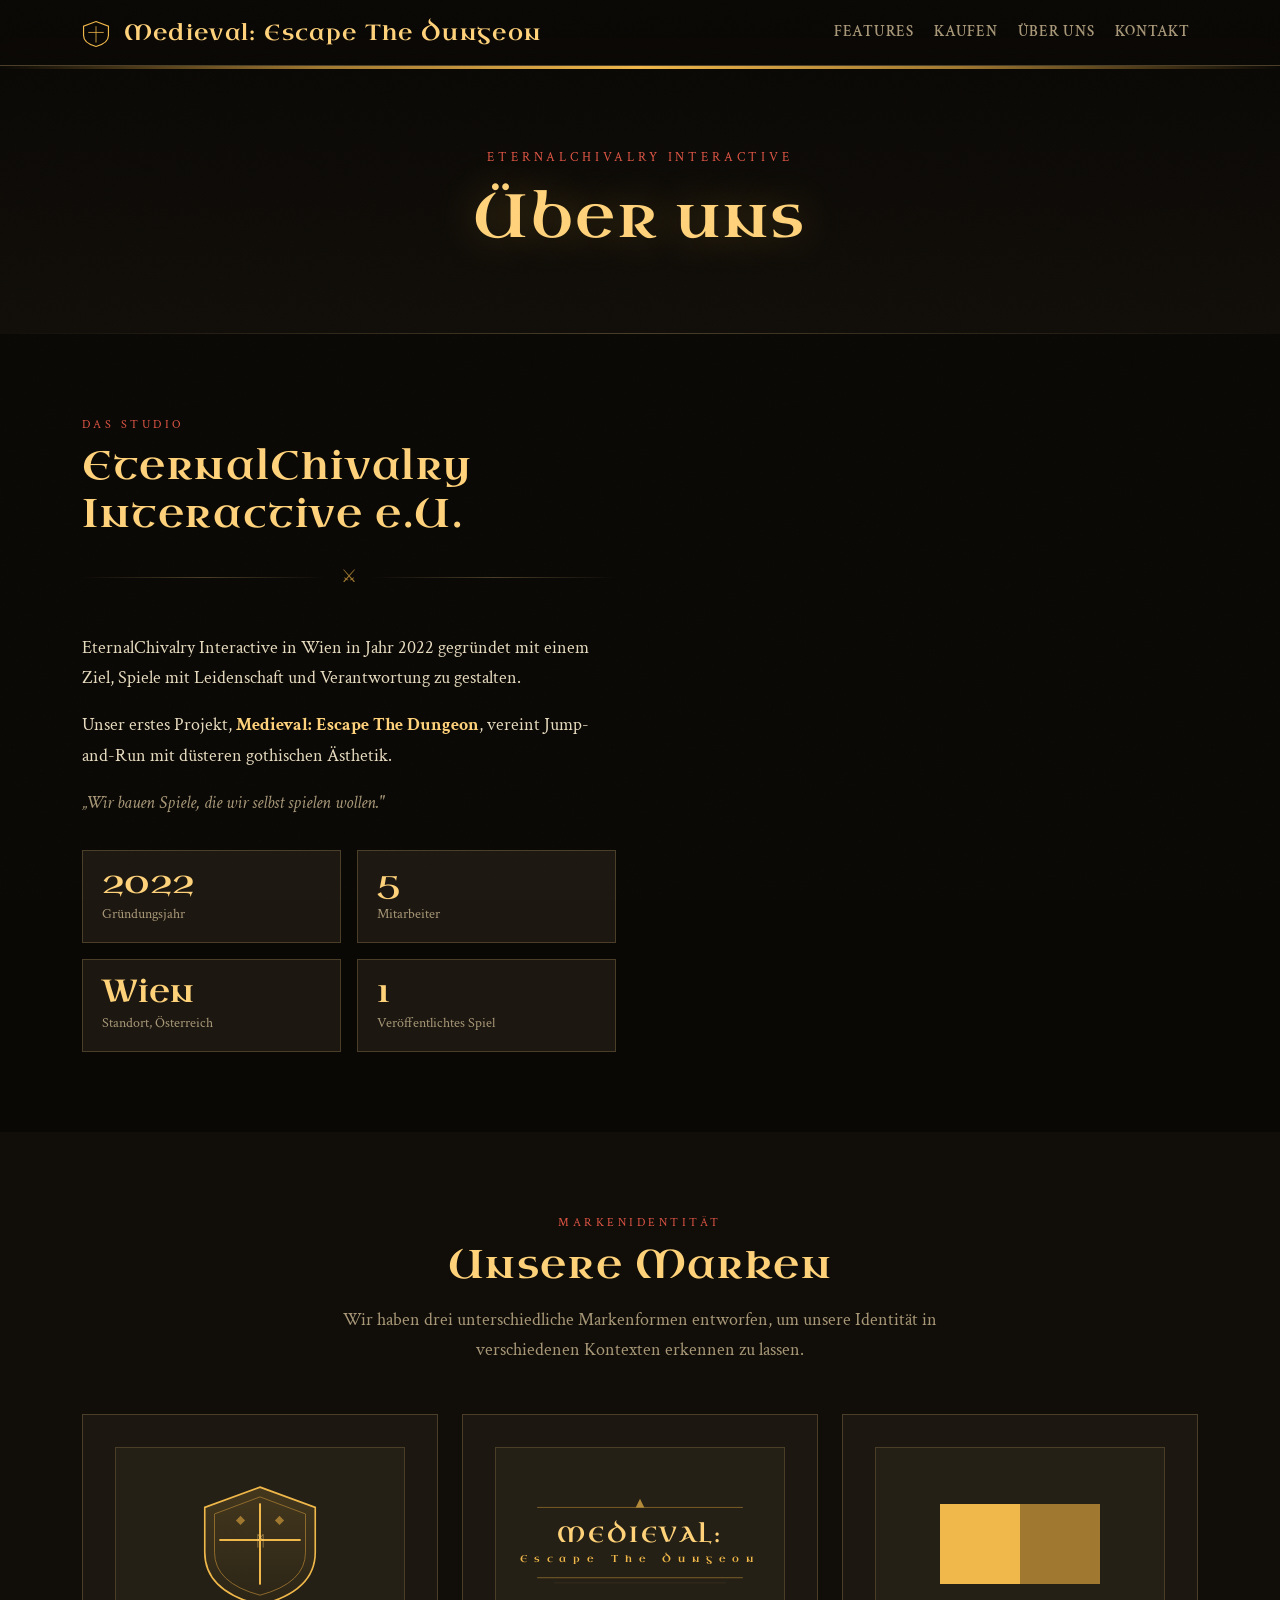
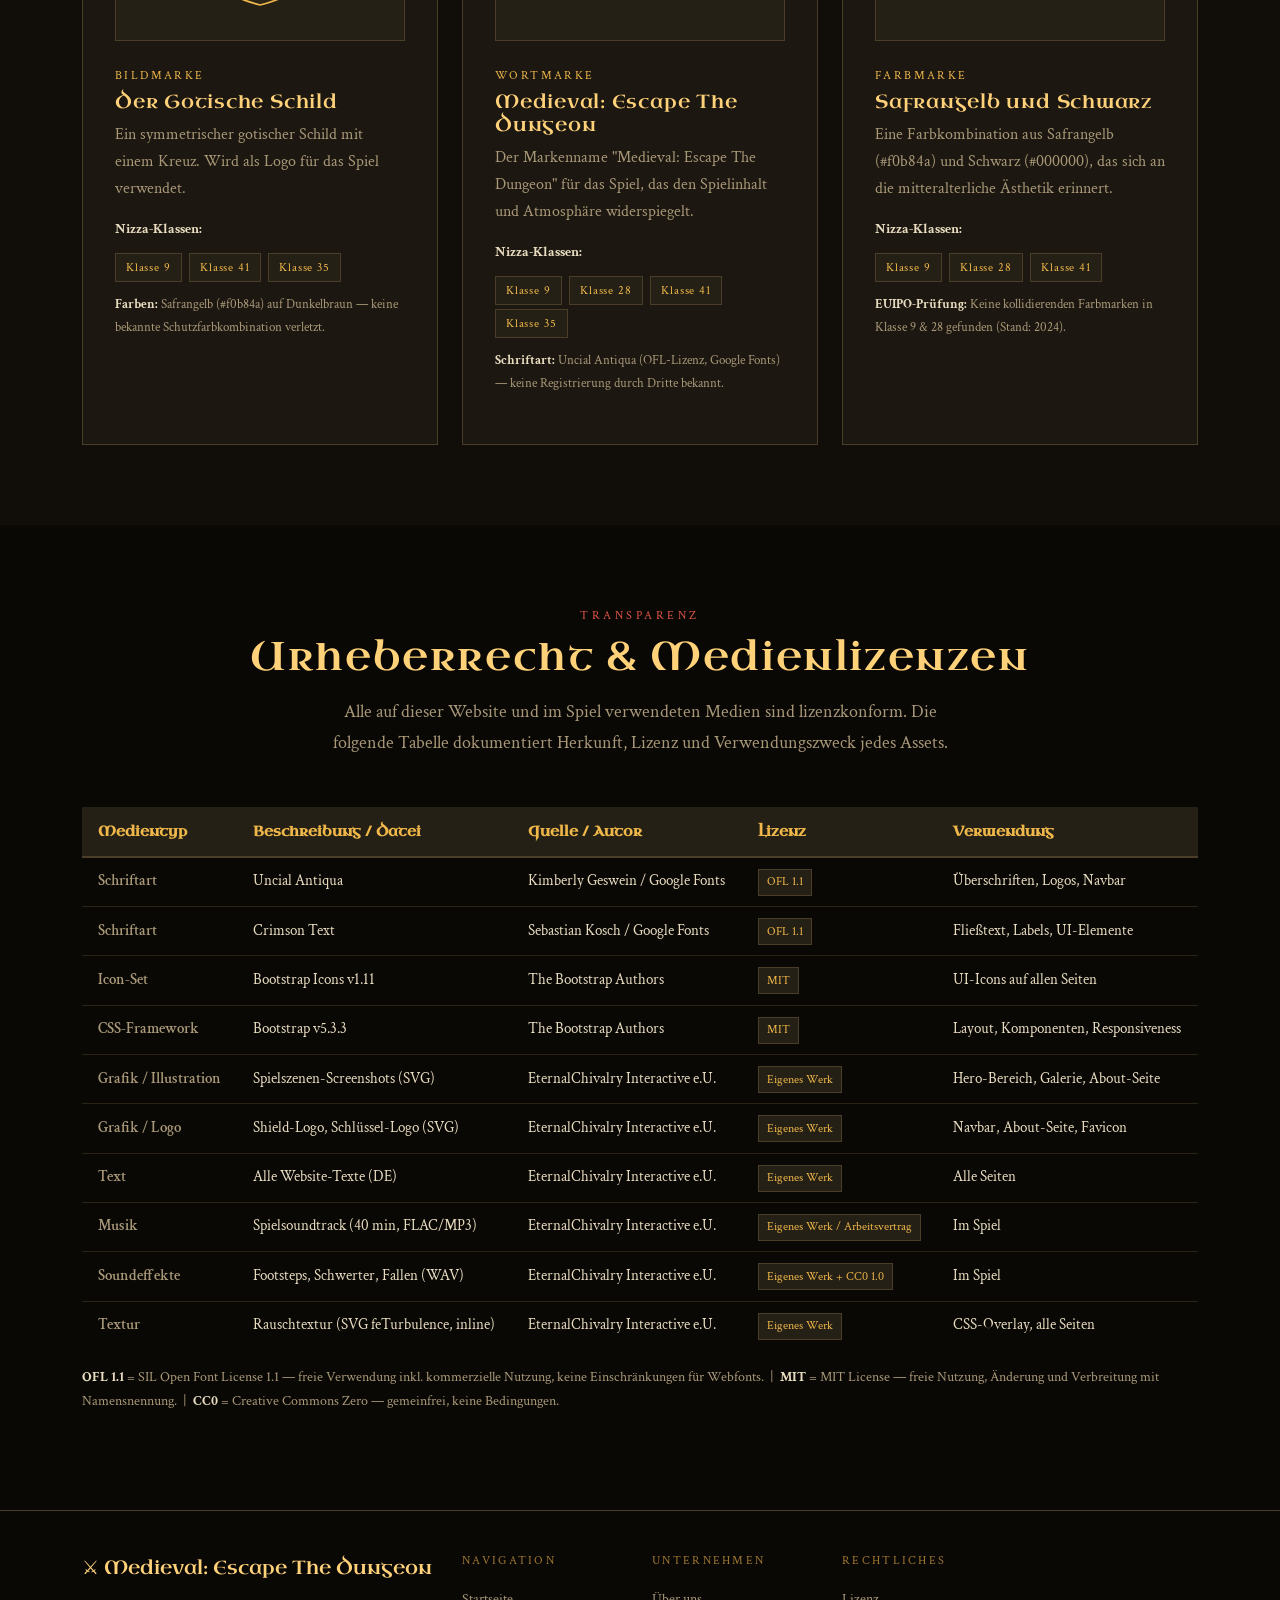
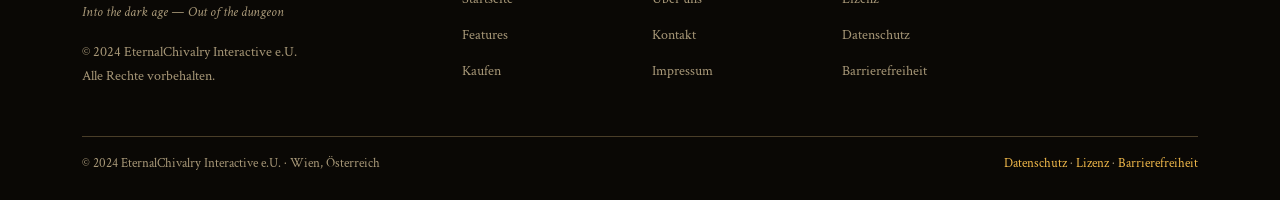
==== pages/about.html @ 0467eaf0 "Lizenz fehlt" ====
<!DOCTYPE html>
<html lang="de">
<head>
  <meta charset="UTF-8" />
  <meta name="viewport" content="width=device-width, initial-scale=1.0" />
  <title>Über uns – Medieval: Escape The Dungeon</title>

  <link href="https://cdn.jsdelivr.net/npm/bootstrap@5.3.3/dist/css/bootstrap.min.css" rel="stylesheet" />
  <link href="https://cdn.jsdelivr.net/npm/bootstrap-icons@1.11.3/font/bootstrap-icons.min.css" rel="stylesheet" />
  <link href="https://fonts.googleapis.com/css2?family=Uncial+Antiqua&family=Crimson+Text:ital,wght@0,400;0,600;1,400&display=swap" rel="stylesheet" />
  <link rel="stylesheet" href="about.css" />
  <style>
   
  </style>
</head>
<body>

<!-- ═══════════════════ NAVBAR ═══════════════════════ -->
<nav class="navbar navbar-expand-lg" aria-label="Hauptnavigation">
  <div class="container">
    <a class="navbar-brand" href="../index.html">
      <svg width="28" height="28" viewBox="0 0 36 36" fill="none" aria-hidden="true" style="margin-right:0.4rem">
        <path d="M18 2 L34 8 L34 20 Q34 30 18 34 Q2 30 2 20 L2 8 Z" fill="none" stroke="#f0b84a" stroke-width="1.5"/>
        <line x1="18" y1="8" x2="18" y2="29" stroke="#f0b84a" stroke-width="1"/>
        <line x1="8" y1="16" x2="28" y2="16" stroke="#f0b84a" stroke-width="1"/>
      </svg>
      Medieval: Escape The Dungeon
    </a>
    <button class="navbar-toggler" type="button" data-bs-toggle="collapse" data-bs-target="#navMenu"
      aria-controls="navMenu" aria-expanded="false" aria-label="Navigation öffnen">
      <span class="navbar-toggler-icon"></span>
    </button>
    <div class="collapse navbar-collapse" id="navMenu">
      <ul class="navbar-nav ms-auto gap-lg-1">
        <li class="nav-item"><a class="nav-link" href="../index.html#features">Features</a></li>
        <li class="nav-item"><a class="nav-link" href="../index.html#pricing">Kaufen</a></li>
        <li class="nav-item"><a class="nav-link" href="about.html" aria-current="page">Über uns</a></li>
        <li class="nav-item"><a class="nav-link" href="contact.html">Kontakt</a></li>
      </ul>
    </div>
  </div>
</nav>

<!-- ═══════════════════ PAGE HEADER ═══════════════════ -->
<header class="page-header">
  <div class="container">
    <span class="page-eyebrow fade-up delay-1">EternalChivalry Interactive</span>
    <h1 class="page-title fade-up delay-2">Über uns</h1>
    
  </div>
</header>

<main>

<!-- ═══════════════════ UNTERNEHMEN ═══════════════════ -->
<section class="section" aria-labelledby="company-heading">
  <div class="container">
    <div class="row g-5 align-items-start">

      <div class="col-lg-6">
        <span class="section-label">Das Studio</span>
        <h2 class="section-title" id="company-heading">EternalChivalry Interactive e.U.</h2>
        <div class="rune-divider" aria-hidden="true">⚔</div>
        <p>
          EternalChivalry Interactive in Wien in Jahr 2022 gegründet mit einem Ziel, Spiele mit Leidenschaft und Verantwortung zu gestalten.
        </p>
        <p>
          Unser erstes Projekt, <strong style="color:var(--gold-light)">Medieval: Escape The Dungeon</strong>,
          vereint Jump-and-Run mit düsteren gothischen Ästhetik.
        </p>
        <p style="color:var(--text-dim); font-style:italic;">
          „Wir bauen Spiele, die wir selbst spielen wollen."
        </p>

        <!-- Company facts -->
        <div class="row g-3 mt-2">
          <div class="col-6">
            <div style="background:var(--surface); border:1px solid var(--border); padding:1rem 1.2rem;">
              <div style="font-family:'Uncial Antiqua',serif; font-size:2rem; color:var(--gold-light); line-height:1;">2022</div>
              <div style="font-size:0.85rem; color:var(--text-dim); margin-top:0.2rem;">Gründungsjahr</div>
            </div>
          </div>
          <div class="col-6">
            <div style="background:var(--surface); border:1px solid var(--border); padding:1rem 1.2rem;">
              <div style="font-family:'Uncial Antiqua',serif; font-size:2rem; color:var(--gold-light); line-height:1;">5</div>
              <div style="font-size:0.85rem; color:var(--text-dim); margin-top:0.2rem;">Mitarbeiter</div>
            </div>
          </div>
          <div class="col-6">
            <div style="background:var(--surface); border:1px solid var(--border); padding:1rem 1.2rem;">
              <div style="font-family:'Uncial Antiqua',serif; font-size:2rem; color:var(--gold-light); line-height:1;">Wien</div>
              <div style="font-size:0.85rem; color:var(--text-dim); margin-top:0.2rem;">Standort, Österreich</div>
            </div>
          </div>
          <div class="col-6">
            <div style="background:var(--surface); border:1px solid var(--border); padding:1rem 1.2rem;">
              <div style="font-family:'Uncial Antiqua',serif; font-size:2rem; color:var(--gold-light); line-height:1;">1</div>
              <div style="font-size:0.85rem; color:var(--text-dim); margin-top:0.2rem;">Veröffentlichtes Spiel</div>
            </div>
          </div>
        </div>
      </div>
    </div>
  </div>
</section>


<!-- ═══════════════════ MARKEN ══════════════════════════ -->
<section class="section section-alt" id="brands" aria-labelledby="brands-heading">
  <div class="container">
    <div class="text-center mb-5">
      <span class="section-label">Markenidentität</span>
      <h2 class="section-title" id="brands-heading">Unsere Marken</h2>
      <p style="color:var(--text-dim); max-width:600px; margin:0 auto;">
        Wir haben drei unterschiedliche Markenformen entworfen, um unsere Identität
        in verschiedenen Kontexten erkennen zu lassen.
      </p>
    </div>

    <div class="row g-4">

      <!-- Marke 1: Bildmarke (Shield) -->
      <div class="col-md-4">
        <div class="brand-card">
          <div class="brand-preview" role="img" aria-label="Bildmarke: Gotischer Schild mit Kreuz und Runen">
            <svg viewBox="0 0 160 160" width="130" height="130" xmlns="http://www.w3.org/2000/svg" aria-hidden="true">
              <defs>
                <linearGradient id="shieldGrad" x1="0" y1="0" x2="0" y2="1">
                  <stop offset="0%" stop-color="#f0b84a" stop-opacity="0.15"/>
                  <stop offset="100%" stop-color="#f0b84a" stop-opacity="0.03"/>
                </linearGradient>
              </defs>
              <!-- Shield shape -->
              <path d="M80 10 L148 35 L148 90 Q148 138 80 155 Q12 138 12 90 L12 35 Z"
                    fill="url(#shieldGrad)" stroke="#f0b84a" stroke-width="2"/>
              <!-- Inner shield border -->
              <path d="M80 22 L136 43 L136 90 Q136 128 80 143 Q24 128 24 90 L24 43 Z"
                    fill="none" stroke="#a07830" stroke-width="1"/>
              <!-- Cross -->
              <line x1="80" y1="30" x2="80" y2="130" stroke="#f0b84a" stroke-width="2.5"/>
              <line x1="30" y1="75" x2="130" y2="75" stroke="#f0b84a" stroke-width="2.5"/>
              <!-- Corner diamonds -->
              <rect x="52" y="47" width="8" height="8" fill="#a07830" transform="rotate(45 56 51)"/>
              <rect x="100" y="47" width="8" height="8" fill="#a07830" transform="rotate(45 104 51)"/>
              <!-- Rune at center -->
              <text x="80" y="78" text-anchor="middle" dominant-baseline="middle"
                    fill="#ffd27a" font-size="18" font-family="serif" opacity="0.7">ᛗ</text>
            </svg>
          </div>
          <p class="brand-type">Bildmarke</p>
          <h3 class="brand-name">Der Gotische Schild</h3>
          <p class="brand-desc">
            Ein symmetrischer gotischer Schild mit einem Kreuz. Wird als Logo für das Spiel verwendet.
          </p>
          <p style="font-size:0.85rem; color:var(--text-dim); margin-bottom:0.5rem;"><strong style="color:var(--text);">Nizza-Klassen:</strong></p>
          <span class="nizza-badge" title="Computerspiele, Videospiele">Klasse 9</span>
          <span class="nizza-badge" title="Unterhaltungsdienstleistungen">Klasse 41</span>
          <span class="nizza-badge" title="Werbung, Marketing">Klasse 35</span>
          <p style="font-size:0.82rem; color:var(--text-dim); margin-top:0.75rem;">
            <strong style="color:var(--text);">Farben:</strong> Safrangelb (#f0b84a) auf Dunkelbraun — keine bekannte Schutzfarbkombination verletzt.
          </p>
        </div>
      </div>

      <!-- Marke 2: Wortmarke -->
      <div class="col-md-4">
        <div class="brand-card">
          <div class="brand-preview" role="img" aria-label="Wortmarke: Medieval: Escape The Dungeon Schriftzug mit gotischen Ornamenten">
            <svg viewBox="0 0 280 120" width="100%" xmlns="http://www.w3.org/2000/svg" aria-hidden="true">
              <!-- Top ornament line -->
              <line x1="20" y1="18" x2="260" y2="18" stroke="#a07830" stroke-width="0.8"/>
              <polygon points="140,8 145,18 135,18" fill="#f0b84a" opacity="0.7"/>
              <!-- Main text -->
              <text x="140" y="58" text-anchor="middle"
                    font-family="'Uncial Antiqua', serif" font-size="26"
                    fill="#ffd27a" letter-spacing="3">MEDIEVAL:</text>
              <!-- Subtitle -->
              <text x="140" y="82" text-anchor="middle"
                    font-family="'Uncial Antiqua', serif" font-size="12"
                    fill="#f0b84a" letter-spacing="8">Escape The Dungeon</text>
              <!-- Bottom ornament -->
              <line x1="20" y1="100" x2="260" y2="100" stroke="#a07830" stroke-width="0.8"/>
              <line x1="40" y1="106" x2="240" y2="106" stroke="#4a3e28" stroke-width="0.5"/>
            </svg>
          </div>
          <p class="brand-type">Wortmarke</p>
          <h3 class="brand-name">Medieval: Escape The Dungeon</h3>
          <p class="brand-desc">
            Der Markenname "Medieval: Escape The Dungeon" für das Spiel, das den Spielinhalt und Atmosphäre widerspiegelt.
          </p>
          <p style="font-size:0.85rem; color:var(--text-dim); margin-bottom:0.5rem;"><strong style="color:var(--text);">Nizza-Klassen:</strong></p>
          <span class="nizza-badge">Klasse 9</span>
          <span class="nizza-badge" title="Spielzeug, Merchandise">Klasse 28</span>
          <span class="nizza-badge">Klasse 41</span>
          <span class="nizza-badge" title="Werbung, Marketing">Klasse 35</span>
          <p style="font-size:0.82rem; color:var(--text-dim); margin-top:0.75rem;">
            <strong style="color:var(--text);">Schriftart:</strong> Uncial Antiqua (OFL-Lizenz, Google Fonts) — keine Registrierung durch Dritte bekannt.
          </p>
        </div>
      </div>

      <!-- Marke 3: Formmarke (Schlüssel) -->
      <div class="col-md-4">
        <div class="brand-card">
          <div class="brand-preview" role="img" aria-label="Formmarke: Stilisierter gotischer Schlüssel">
            <div style="position:relative; width:80px; height:80px; background-color: #f0b84a;">
              
            </div>
            <div style="position:relative; width:80px; height:80px; background-color: #a07830;">
              
            </div>
          </div>
          <p class="brand-type">Farbmarke</p>
          <h3 class="brand-name">Safrangelb und Schwarz</h3>
          <p class="brand-desc">
            Eine Farbkombination aus Safrangelb (#f0b84a) und Schwarz (#000000), das sich an die mitteralterliche Ästhetik erinnert.
          </p>
          <p style="font-size:0.85rem; color:var(--text-dim); margin-bottom:0.5rem;"><strong style="color:var(--text);">Nizza-Klassen:</strong></p>
          <span class="nizza-badge">Klasse 9</span>
          <span class="nizza-badge" title="Spielzeug, Merchandise">Klasse 28</span>
          <span class="nizza-badge">Klasse 41</span>
          <p style="font-size:0.82rem; color:var(--text-dim); margin-top:0.75rem;">
            <strong style="color:var(--text);">EUIPO-Prüfung:</strong> Keine kollidierenden Farbmarken in Klasse 9 & 28 gefunden (Stand: 2024).
          </p>
        </div>
      </div>
    </div>

    <!-- Markenrechtshinweis -->
    <!-- <div class="mt-4 p-4" style="background:var(--surface); border:1px solid var(--border); border-left:3px solid var(--gold-dim);">
      <h3 style="font-size:1rem; color:var(--gold); margin-bottom:0.5rem;">
        <i class="bi bi-info-circle me-2" aria-hidden="true"></i>Markenrechtliche Hinweise
      </h3>
    </div> -->
  </div>
</section>

<!-- ═══════════════════ MEDIENLIZENZEN ════════════════ -->
<section class="section" id="media" aria-labelledby="media-heading">
  <div class="container">
    <div class="text-center mb-5">
      <span class="section-label">Transparenz</span>
      <h2 class="section-title" id="media-heading">Urheberrecht &amp; Medienlizenzen</h2>
      <p style="color:var(--text-dim); max-width:620px; margin:0 auto;">
        Alle auf dieser Website und im Spiel verwendeten Medien sind lizenzkonform.
        Die folgende Tabelle dokumentiert Herkunft, Lizenz und Verwendungszweck jedes Assets.
      </p>
    </div>

    <div style="overflow-x:auto;">
      <table class="media-table" aria-label="Übersicht aller verwendeten Medien und deren Lizenzen">
        <thead>
          <tr>
            <th scope="col">Medientyp</th>
            <th scope="col">Beschreibung / Datei</th>
            <th scope="col">Quelle / Autor</th>
            <th scope="col">Lizenz</th>
            <th scope="col">Verwendung</th>
          </tr>
        </thead>
        <tbody>
          <!-- Schriftarten -->
          <tr>
            <td>Schriftart</td>
            <td>Uncial Antiqua</td>
            <td>Kimberly Geswein / Google Fonts</td>
            <td><span class="badge-license">OFL 1.1</span></td>
            <td>Überschriften, Logos, Navbar</td>
          </tr>
          <tr>
            <td>Schriftart</td>
            <td>Crimson Text</td>
            <td>Sebastian Kosch / Google Fonts</td>
            <td><span class="badge-license">OFL 1.1</span></td>
            <td>Fließtext, Labels, UI-Elemente</td>
          </tr>
          <!-- Icons -->
          <tr>
            <td>Icon-Set</td>
            <td>Bootstrap Icons v1.11</td>
            <td>The Bootstrap Authors</td>
            <td><span class="badge-license">MIT</span></td>
            <td>UI-Icons auf allen Seiten</td>
          </tr>
          <!-- Framework -->
          <tr>
            <td>CSS-Framework</td>
            <td>Bootstrap v5.3.3</td>
            <td>The Bootstrap Authors</td>
            <td><span class="badge-license">MIT</span></td>
            <td>Layout, Komponenten, Responsiveness</td>
          </tr>
          <!-- Grafiken -->
          <tr>
            <td>Grafik / Illustration</td>
            <td>Spielszenen-Screenshots (SVG)</td>
            <td>EternalChivalry Interactive e.U.</td>
            <td><span class="badge-license">Eigenes Werk</span></td>
            <td>Hero-Bereich, Galerie, About-Seite</td>
          </tr>
          <tr>
            <td>Grafik / Logo</td>
            <td>Shield-Logo, Schlüssel-Logo (SVG)</td>
            <td>EternalChivalry Interactive e.U.</td>
            <td><span class="badge-license">Eigenes Werk</span></td>
            <td>Navbar, About-Seite, Favicon</td>
          </tr>
          <!-- Texte -->
          <tr>
            <td>Text</td>
            <td>Alle Website-Texte (DE)</td>
            <td>EternalChivalry Interactive e.U.</td>
            <td><span class="badge-license">Eigenes Werk</span></td>
            <td>Alle Seiten</td>
          </tr>
          <!-- Musik (Spiel) -->
          <tr>
            <td>Musik</td>
            <td>Spielsoundtrack (40 min, FLAC/MP3)</td>
            <td>EternalChivalry Interactive e.U.</td>
            <td><span class="badge-license">Eigenes Werk / Arbeitsvertrag</span></td>
            <td>Im Spiel</td>
          </tr>
          <!-- Soundeffekte -->
          <tr>
            <td>Soundeffekte</td>
            <td>Footsteps, Schwerter, Fallen (WAV)</td>
            <td>EternalChivalry Interactive e.U.</td>
            <td><span class="badge-license">Eigenes Werk + CC0 1.0</span></td>
            <td>Im Spiel</td>
          </tr>
          <!-- Noise texture -->
          <tr>
            <td>Textur</td>
            <td>Rauschtextur (SVG feTurbulence, inline)</td>
            <td>EternalChivalry Interactive e.U.</td>
            <td><span class="badge-license">Eigenes Werk</span></td>
            <td>CSS-Overlay, alle Seiten</td>
          </tr>
        </tbody>
      </table>
    </div>

    <p class="mt-3" style="font-size:0.85rem; color:var(--text-dim);">
      <strong style="color:var(--text);">OFL 1.1</strong> = SIL Open Font License 1.1 —
      freie Verwendung inkl. kommerzielle Nutzung, keine Einschränkungen für Webfonts. &nbsp;|&nbsp;
      <strong style="color:var(--text);">MIT</strong> = MIT License — freie Nutzung, Änderung und Verbreitung mit Namensnennung. &nbsp;|&nbsp;
      <strong style="color:var(--text);">CC0</strong> = Creative Commons Zero — gemeinfrei, keine Bedingungen.
    </p>
  </div>
</section>

</main>

<!-- ═══════════════════ FOOTER ════════════════════════ -->
<footer>
  <div class="container">
    <div class="row g-4">
      <div class="col-lg-4">
        <p class="footer-brand">⚔ Medieval: Escape The Dungeon</p>
        <p style="font-size:0.88rem; color:var(--text-dim); font-style:italic; margin-top:0.25rem;">
          Into the dark age — Out of the dungeon
        </p>
        <p style="font-size:0.85rem; color:var(--text-dim); margin-top:0.75rem;">
          © 2024 EternalChivalry Interactive e.U.<br>Alle Rechte vorbehalten.
        </p>
      </div>
      <div class="col-6 col-lg-2">
        <p class="footer-heading">Navigation</p>
        <ul class="footer-links">
          <li><a href="../index.html">Startseite</a></li>
          <li><a href="../index.html#features">Features</a></li>
          <li><a href="../index.html#pricing">Kaufen</a></li>
        </ul>
      </div>
      <div class="col-6 col-lg-2">
        <p class="footer-heading">Unternehmen</p>
        <ul class="footer-links">
          <li><a href="about.html">Über uns</a></li>
          <li><a href="contact.html">Kontakt</a></li>
          <li><a href="contact.html#impressum">Impressum</a></li>
        </ul>
      </div>
      <div class="col-6 col-lg-2">
        <p class="footer-heading">Rechtliches</p>
        <ul class="footer-links">
          <li><a href="license.html">Lizenz</a></li>
          <li><a href="privacy.html">Datenschutz</a></li>
          <li><a href="accessibility.html">Barrierefreiheit</a></li>
        </ul>
      </div>
    </div>
    <div class="footer-bottom d-flex flex-wrap justify-content-between gap-2">
      <span>© 2024 EternalChivalry Interactive e.U. · Wien, Österreich</span>
      <span>
        <a href="privacy.html">Datenschutz</a> ·
        <a href="license.html">Lizenz</a> ·
        <a href="accessibility.html">Barrierefreiheit</a>
      </span>
    </div>
  </div>
</footer>

<script src="https://cdn.jsdelivr.net/npm/bootstrap@5.3.3/dist/js/bootstrap.bundle.min.js"></script>
</body>
</html>
---- pages/about.css ----
/* ── CSS Variables (WCAG AA palette) ───────────────────── */
:root {
    --black:       #0a0805;
    --deep:        #110e09;
    --surface:     #1c1710;
    --surface2:    #252015;
    --border:      #4a3e28;
    --gold:        #f0b84a;
    --gold-light:  #ffd27a;
    --gold-dim:    #a07830;
    --blood:       #c0392b;
    --blood-light: #e05545;
    --stone:       #8a7a60;
    --text:        #e8dcc0;
    --text-dim:    #a89878;
    --white:       #f8f0e0;
}

*, *::before, *::after { box-sizing: border-box; }
html { scroll-behavior: smooth; }

body {
    background-color: var(--black);
    color: var(--text);
    font-family: 'Crimson Text', Georgia, serif;
    font-size: 1.1rem;
    line-height: 1.75;
    overflow-x: hidden;
}

body::before {
    content: '';
    position: fixed;
    inset: 0;
    background-image: url("data:image/svg+xml,%3Csvg xmlns='http://www.w3.org/2000/svg' width='300' height='300'%3E%3Cfilter id='n'%3E%3CfeTurbulence type='fractalNoise' baseFrequency='0.75' numOctaves='4' stitchTiles='stitch'/%3E%3C/filter%3E%3Crect width='300' height='300' filter='url(%23n)' opacity='0.04'/%3E%3C/svg%3E");
    pointer-events: none;
    z-index: 9999;
    opacity: 0.5;
}

h1, h2, h3, h4 {
    font-family: 'Uncial Antiqua', serif;
    color: var(--gold-light);
    letter-spacing: 0.04em;
}

a { color: var(--gold); text-decoration: none; transition: color 0.2s; }
a:hover { color: var(--gold-light); text-decoration: underline; }

/* ── Navbar ─────────────────────────────────────────────── */
.navbar {
    background: linear-gradient(180deg, rgba(10,8,5,0.98), rgba(10,8,5,0.85));
    border-bottom: 1px solid var(--border);
    backdrop-filter: blur(8px);
    position: sticky; top: 0; z-index: 1000;
}
.navbar-brand {
    font-family: 'Uncial Antiqua', serif;
    font-size: 1.4rem;
    color: var(--gold-light) !important;
    letter-spacing: 0.06em;
}
.navbar-nav .nav-link {
    color: var(--text-dim) !important;
    font-size: 0.95rem;
    font-weight: 600;
    letter-spacing: 0.05em;
    text-transform: uppercase;
    transition: color 0.2s;
}
.navbar-nav .nav-link:hover { color: var(--gold-light) !important; }
.navbar-toggler { border-color: var(--border); }
.navbar-toggler-icon {
    background-image: url("data:image/svg+xml,%3csvg xmlns='http://www.w3.org/2000/svg' viewBox='0 0 30 30'%3e%3cpath stroke='rgba%28240,184,74,0.8%29' stroke-linecap='round' stroke-miterlimit='10' stroke-width='2' d='M4 7h22M4 15h22M4 23h22'/%3e%3c/svg%3e");
}

/* ── Page header ─────────────────────────────────────────── */
.page-header {
    position: relative;
    padding: 5rem 0 4rem;
    text-align: center;
    background: linear-gradient(180deg, var(--black) 0%, var(--deep) 100%);
    overflow: hidden;
}
.page-header::before {
    content: '';
    position: absolute;
    top: 0; left: 0; right: 0; height: 3px;
    background: linear-gradient(90deg, transparent, var(--gold-dim), var(--gold), var(--gold-dim), transparent);
}
.page-header::after {
    content: '';
    position: absolute;
    bottom: 0; left: 0; right: 0; height: 1px;
    background: linear-gradient(90deg, transparent, var(--border), transparent);
}
.page-eyebrow {
    font-size: 0.8rem;
    letter-spacing: 0.3em;
    text-transform: uppercase;
    color: var(--blood-light);
    display: block;
    margin-bottom: 0.75rem;
}
.page-title {
    font-size: clamp(2.2rem, 5vw, 3.8rem);
    margin-bottom: 1rem;
    text-shadow: 0 0 40px rgba(240,184,74,0.3);
}
.page-lead {
    color: var(--text-dim);
    font-style: italic;
    font-size: 1.15rem;
    max-width: 600px;
    margin: 0 auto;
}

/* ── Section helpers ─────────────────────────────────────── */
.section { padding: 5rem 0; }
.section-alt { background: var(--deep); }

.section-label {
    font-family: 'Crimson Text', serif;
    font-size: 0.78rem;
    letter-spacing: 0.28em;
    text-transform: uppercase;
    color: var(--blood-light);
    display: block;
    margin-bottom: 0.4rem;
}
.section-title {
    font-size: clamp(1.7rem, 3.5vw, 2.5rem);
    margin-bottom: 1rem;
}

.rune-divider {
    display: flex;
    align-items: center;
    gap: 1rem;
    margin: 1.5rem 0 2.5rem;
    color: var(--gold-dim);
}
.rune-divider::before, .rune-divider::after {
    content: '';
    flex: 1;
    height: 1px;
    background: linear-gradient(90deg, transparent, var(--border), transparent);
}

/* ── Team cards ─────────────────────────────────────────── */
.team-card {
    background: var(--surface);
    border: 1px solid var(--border);
    padding: 2rem 1.5rem;
    text-align: center;
    transition: border-color 0.3s, transform 0.3s;
    clip-path: polygon(0 0, calc(100% - 14px) 0, 100% 14px, 100% 100%, 14px 100%, 0 calc(100% - 14px));
}
.team-card:hover {
    border-color: var(--gold-dim);
    transform: translateY(-4px);
}
.team-avatar {
    width: 80px;
    height: 80px;
    margin: 0 auto 1rem;
    border: 2px solid var(--border);
    border-radius: 50%;
    background: var(--surface2);
    display: flex;
    align-items: center;
    justify-content: center;
    font-size: 2rem;
    color: var(--gold-dim);
}
.team-name {
    font-size: 1.1rem;
    margin-bottom: 0.1rem;
}
.team-role {
    font-size: 0.82rem;
    letter-spacing: 0.15em;
    text-transform: uppercase;
    color: var(--gold);
    margin-bottom: 0.75rem;
}
.team-bio { color: var(--text-dim); font-size: 0.97rem; margin: 0; }

/* ── Brand marks ─────────────────────────────────────────── */
.brand-card {
    background: var(--surface);
    border: 1px solid var(--border);
    padding: 2rem;
    height: 100%;
    transition: border-color 0.3s;
}
.brand-card:hover { border-color: var(--gold-dim); }

.brand-preview {
    width: 100%;
    aspect-ratio: 3/2;
    background: var(--surface2);
    border: 1px solid var(--border);
    display: flex;
    align-items: center;
    justify-content: center;
    margin-bottom: 1.5rem;
    padding: 1.5rem;
}
.brand-type {
    font-size: 0.75rem;
    letter-spacing: 0.2em;
    text-transform: uppercase;
    color: var(--gold);
    margin-bottom: 0.25rem;
}
.brand-name { font-size: 1.2rem; margin-bottom: 0.5rem; }
.brand-desc { color: var(--text-dim); font-size: 0.97rem; margin-bottom: 1rem; }

.nizza-badge {
    display: inline-block;
    background: var(--surface2);
    border: 1px solid var(--border);
    color: var(--gold);
    font-size: 0.75rem;
    letter-spacing: 0.08em;
    padding: 0.2rem 0.6rem;
    margin: 0.2rem 0.2rem 0 0;
}

/* ── Media license table ─────────────────────────────────── */
.media-table {
    width: 100%;
    border-collapse: collapse;
}
.media-table th {
    background: var(--surface2);
    color: var(--gold);
    font-family: 'Uncial Antiqua', serif;
    font-size: 0.9rem;
    padding: 0.75rem 1rem;
    text-align: left;
    border-bottom: 2px solid var(--border);
}
.media-table td {
    padding: 0.65rem 1rem;
    border-bottom: 1px solid rgba(74,62,40,0.5);
    color: var(--text);
    font-size: 0.95rem;
    vertical-align: top;
}
.media-table tr:last-child td { border-bottom: none; }
.media-table tr:hover td { background: rgba(255,255,255,0.02); }
.media-table td:first-child { color: var(--text-dim); font-weight: 600; }
.badge-license {
    display: inline-block;
    font-size: 0.72rem;
    padding: 0.15rem 0.5rem;
    border: 1px solid var(--border);
    color: var(--gold);
    background: var(--surface2);
    white-space: nowrap;
}

/* ── Timeline ─────────────────────────────────────────────── */
.timeline { position: relative; padding-left: 2rem; }
.timeline::before {
    content: '';
    position: absolute;
    left: 0; top: 0; bottom: 0; width: 1px;
    background: linear-gradient(180deg, var(--gold-dim), var(--border), transparent);
}
.timeline-item {
    position: relative;
    padding-bottom: 2rem;
}
.timeline-item::before {
    content: '';
    position: absolute;
    left: -2.35rem;
    top: 0.4rem;
    width: 10px; height: 10px;
    border: 2px solid var(--gold-dim);
    background: var(--black);
    transform: rotate(45deg);
}
.timeline-year {
    font-family: 'Uncial Antiqua', serif;
    font-size: 0.8rem;
    color: var(--gold);
    letter-spacing: 0.1em;
    margin-bottom: 0.1rem;
}
.timeline-event {
    font-size: 1rem;
    color: var(--text);
    margin: 0;
}
.timeline-detail {
    font-size: 0.9rem;
    color: var(--text-dim);
    font-style: italic;
    margin: 0;
}

/* ── Values ─────────────────────────────────────────────── */
.value-item {
    display: flex;
    gap: 1.25rem;
    align-items: flex-start;
    padding: 1.5rem;
    border-left: 2px solid var(--border);
    margin-bottom: 1rem;
    background: var(--surface);
    transition: border-color 0.3s;
}
.value-item:hover { border-left-color: var(--gold-dim); }
.value-icon {
    font-size: 1.5rem;
    color: var(--gold);
    flex-shrink: 0;
    margin-top: 0.1rem;
}
.value-title { font-size: 1.05rem; margin-bottom: 0.2rem; }
.value-text { color: var(--text-dim); font-size: 0.97rem; margin: 0; }

/* ── Footer ─────────────────────────────────────────────── */
footer {
    background: var(--black);
    border-top: 1px solid var(--border);
    padding: 2.5rem 0 1.5rem;
}
.footer-brand {
    font-family: 'Uncial Antiqua', serif;
    font-size: 1.2rem;
    color: var(--gold-light);
}
.footer-links { list-style: none; padding: 0; margin: 0; }
.footer-links li { margin-bottom: 0.35rem; }
.footer-links a { color: var(--text-dim); font-size: 0.9rem; }
.footer-links a:hover { color: var(--gold); }
.footer-heading {
    font-size: 0.72rem;
    letter-spacing: 0.2em;
    text-transform: uppercase;
    color: var(--gold-dim);
    margin-bottom: 0.75rem;
}
.footer-bottom {
    border-top: 1px solid var(--border);
    margin-top: 2rem; padding-top: 1rem;
    font-size: 0.82rem;
    color: var(--text-dim);
}

/* ── Animations ─────────────────────────────────────────── */
@keyframes fadeUp {
    from { opacity: 0; transform: translateY(20px); }
    to   { opacity: 1; transform: translateY(0); }
}
.fade-up { animation: fadeUp 0.6s ease forwards; }
.delay-1 { animation-delay: 0.1s; opacity: 0; }
.delay-2 { animation-delay: 0.25s; opacity: 0; }
.delay-3 { animation-delay: 0.4s; opacity: 0; }
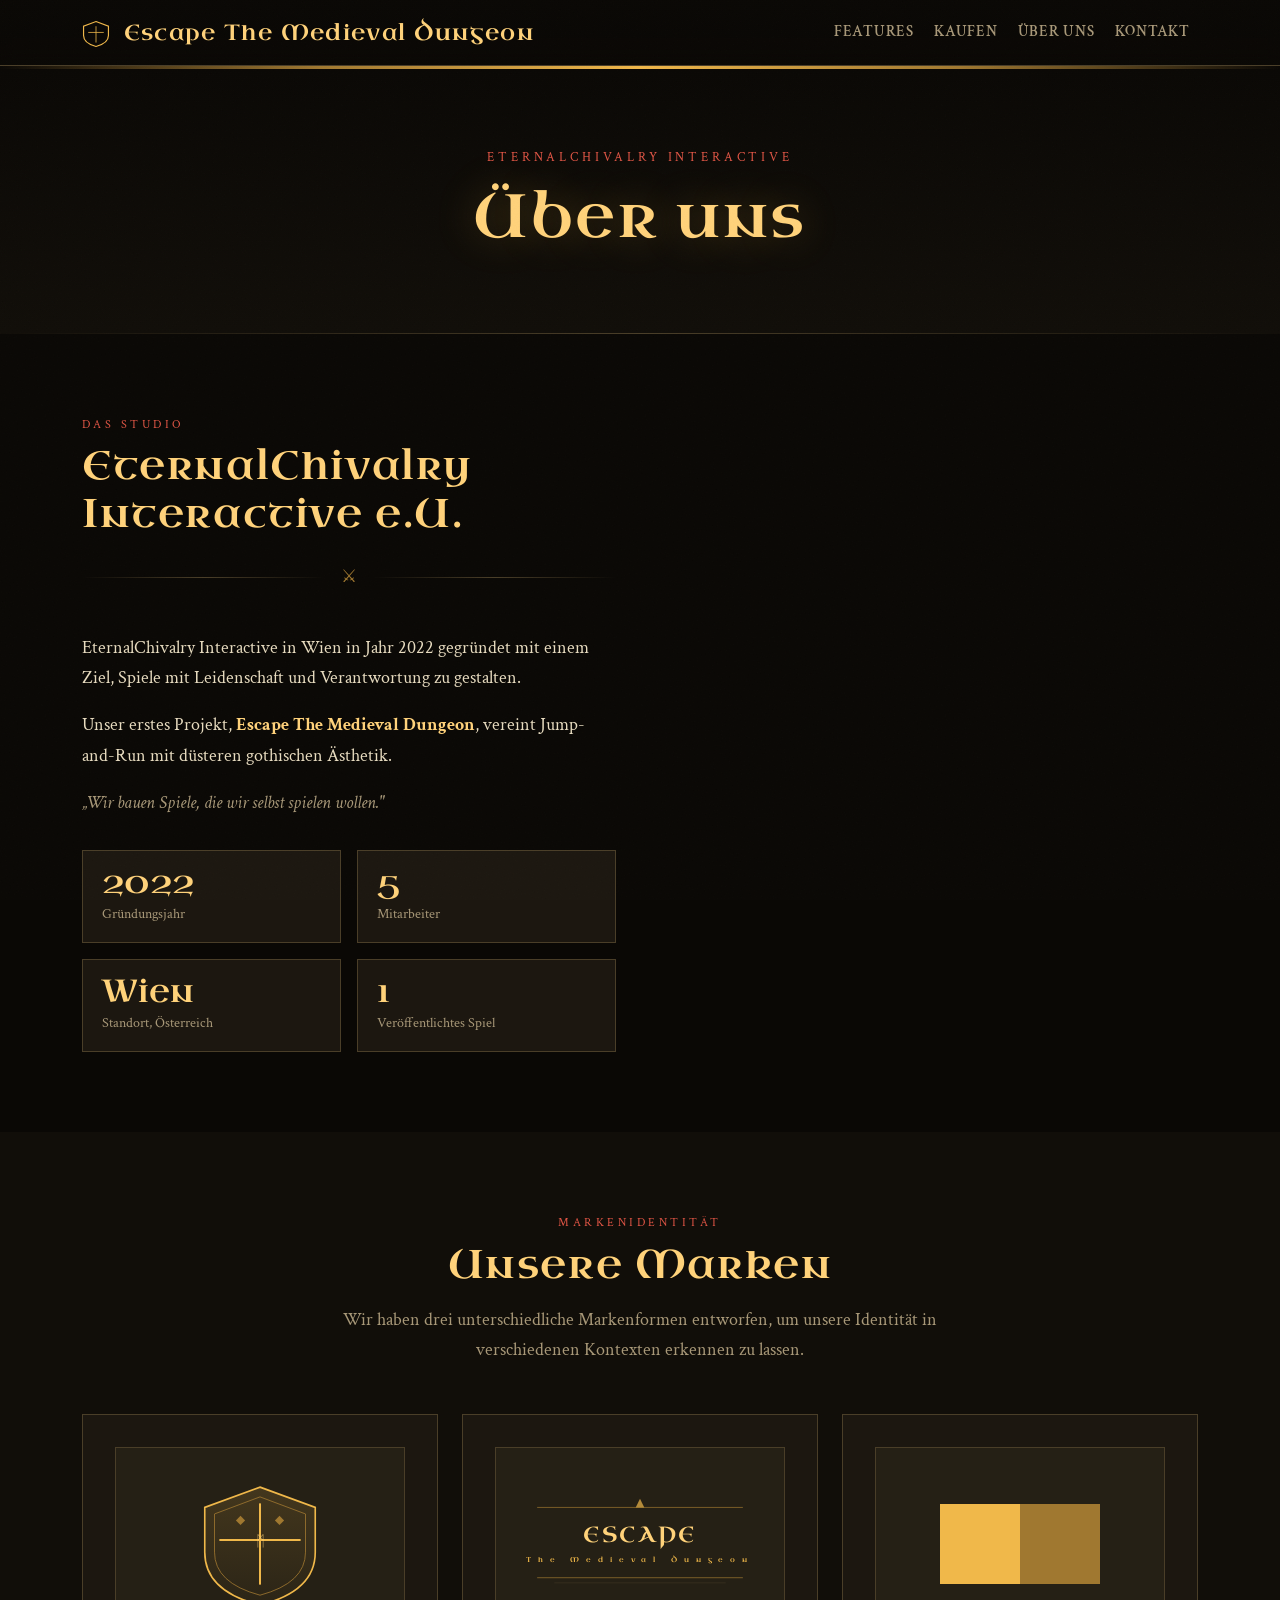
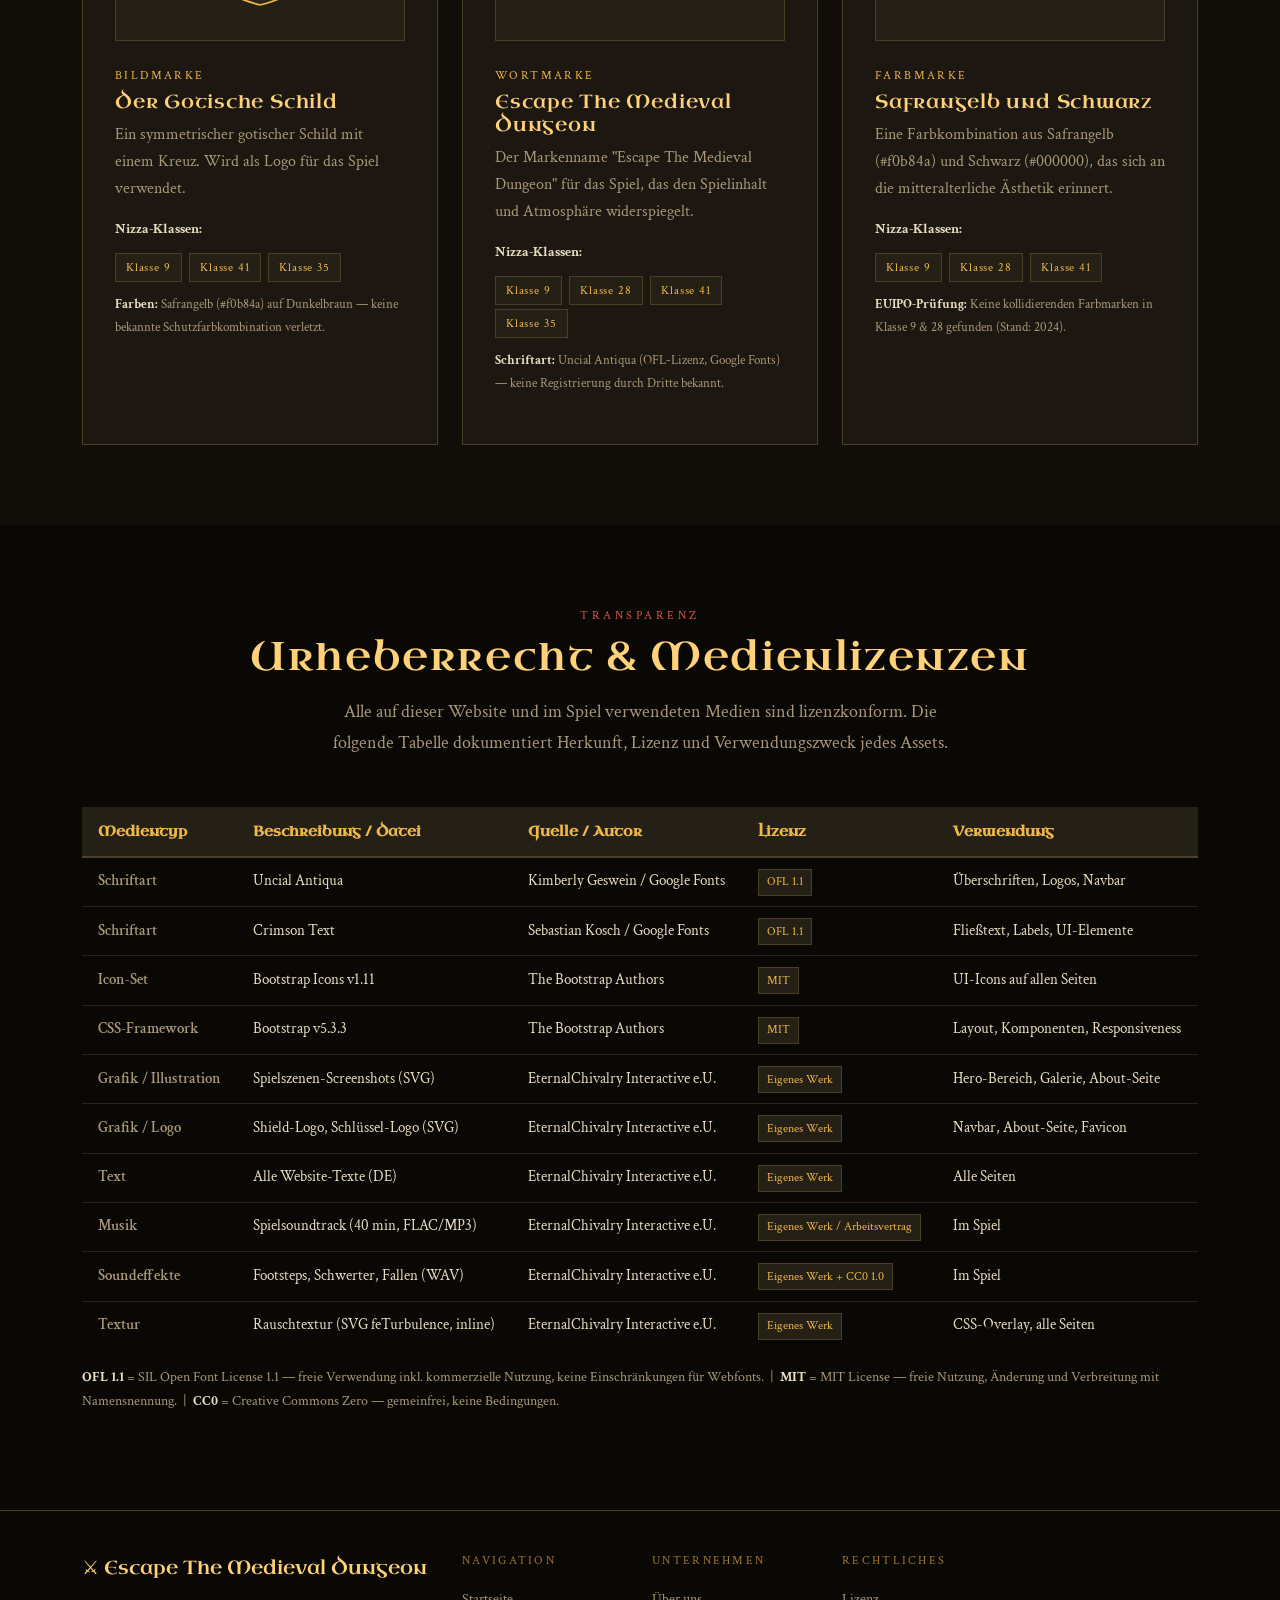
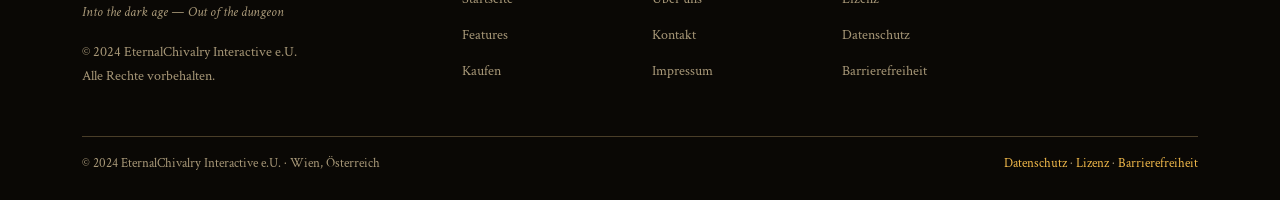
==== commit 6eafca2c: "Name changed" ====
--- a/pages/about.html
+++ b/pages/about.html
@@ -3,7 +3,7 @@
 <head>
   <meta charset="UTF-8" />
   <meta name="viewport" content="width=device-width, initial-scale=1.0" />
-  <title>Über uns – Medieval: Escape The Dungeon</title>
+  <title>Über uns – Escape The Medieval Dungeon</title>
 
   <link href="https://cdn.jsdelivr.net/npm/bootstrap@5.3.3/dist/css/bootstrap.min.css" rel="stylesheet" />
   <link href="https://cdn.jsdelivr.net/npm/bootstrap-icons@1.11.3/font/bootstrap-icons.min.css" rel="stylesheet" />
@@ -24,7 +24,7 @@
         <line x1="18" y1="8" x2="18" y2="29" stroke="#f0b84a" stroke-width="1"/>
         <line x1="8" y1="16" x2="28" y2="16" stroke="#f0b84a" stroke-width="1"/>
       </svg>
-      Medieval: Escape The Dungeon
+      Escape The Medieval Dungeon
     </a>
     <button class="navbar-toggler" type="button" data-bs-toggle="collapse" data-bs-target="#navMenu"
       aria-controls="navMenu" aria-expanded="false" aria-label="Navigation öffnen">
@@ -65,7 +65,7 @@
           EternalChivalry Interactive in Wien in Jahr 2022 gegründet mit einem Ziel, Spiele mit Leidenschaft und Verantwortung zu gestalten.
         </p>
         <p>
-          Unser erstes Projekt, <strong style="color:var(--gold-light)">Medieval: Escape The Dungeon</strong>,
+          Unser erstes Projekt, <strong style="color:var(--gold-light)">Escape The Medieval Dungeon</strong>,
           vereint Jump-and-Run mit düsteren gothischen Ästhetik.
         </p>
         <p style="color:var(--text-dim); font-style:italic;">
@@ -165,7 +165,7 @@
       <!-- Marke 2: Wortmarke -->
       <div class="col-md-4">
         <div class="brand-card">
-          <div class="brand-preview" role="img" aria-label="Wortmarke: Medieval: Escape The Dungeon Schriftzug mit gotischen Ornamenten">
+          <div class="brand-preview" role="img" aria-label="Wortmarke: Escape The Medieval Dungeon Schriftzug mit gotischen Ornamenten">
             <svg viewBox="0 0 280 120" width="100%" xmlns="http://www.w3.org/2000/svg" aria-hidden="true">
               <!-- Top ornament line -->
               <line x1="20" y1="18" x2="260" y2="18" stroke="#a07830" stroke-width="0.8"/>
@@ -173,20 +173,20 @@
               <!-- Main text -->
               <text x="140" y="58" text-anchor="middle"
                     font-family="'Uncial Antiqua', serif" font-size="26"
-                    fill="#ffd27a" letter-spacing="3">MEDIEVAL:</text>
+                    fill="#ffd27a" letter-spacing="3">ESCAPE</text>
               <!-- Subtitle -->
               <text x="140" y="82" text-anchor="middle"
-                    font-family="'Uncial Antiqua', serif" font-size="12"
-                    fill="#f0b84a" letter-spacing="8">Escape The Dungeon</text>
+                    font-family="'Uncial Antiqua', serif" font-size="8"
+                    fill="#f0b84a" letter-spacing="8">The Medieval Dungeon</text>
               <!-- Bottom ornament -->
               <line x1="20" y1="100" x2="260" y2="100" stroke="#a07830" stroke-width="0.8"/>
               <line x1="40" y1="106" x2="240" y2="106" stroke="#4a3e28" stroke-width="0.5"/>
             </svg>
           </div>
           <p class="brand-type">Wortmarke</p>
-          <h3 class="brand-name">Medieval: Escape The Dungeon</h3>
+          <h3 class="brand-name">Escape The Medieval Dungeon</h3>
           <p class="brand-desc">
-            Der Markenname "Medieval: Escape The Dungeon" für das Spiel, das den Spielinhalt und Atmosphäre widerspiegelt.
+            Der Markenname "Escape The Medieval Dungeon" für das Spiel, das den Spielinhalt und Atmosphäre widerspiegelt.
           </p>
           <p style="font-size:0.85rem; color:var(--text-dim); margin-bottom:0.5rem;"><strong style="color:var(--text);">Nizza-Klassen:</strong></p>
           <span class="nizza-badge">Klasse 9</span>
@@ -357,7 +357,7 @@
   <div class="container">
     <div class="row g-4">
       <div class="col-lg-4">
-        <p class="footer-brand">⚔ Medieval: Escape The Dungeon</p>
+        <p class="footer-brand">⚔ Escape The Medieval Dungeon</p>
         <p style="font-size:0.88rem; color:var(--text-dim); font-style:italic; margin-top:0.25rem;">
           Into the dark age — Out of the dungeon
         </p>
